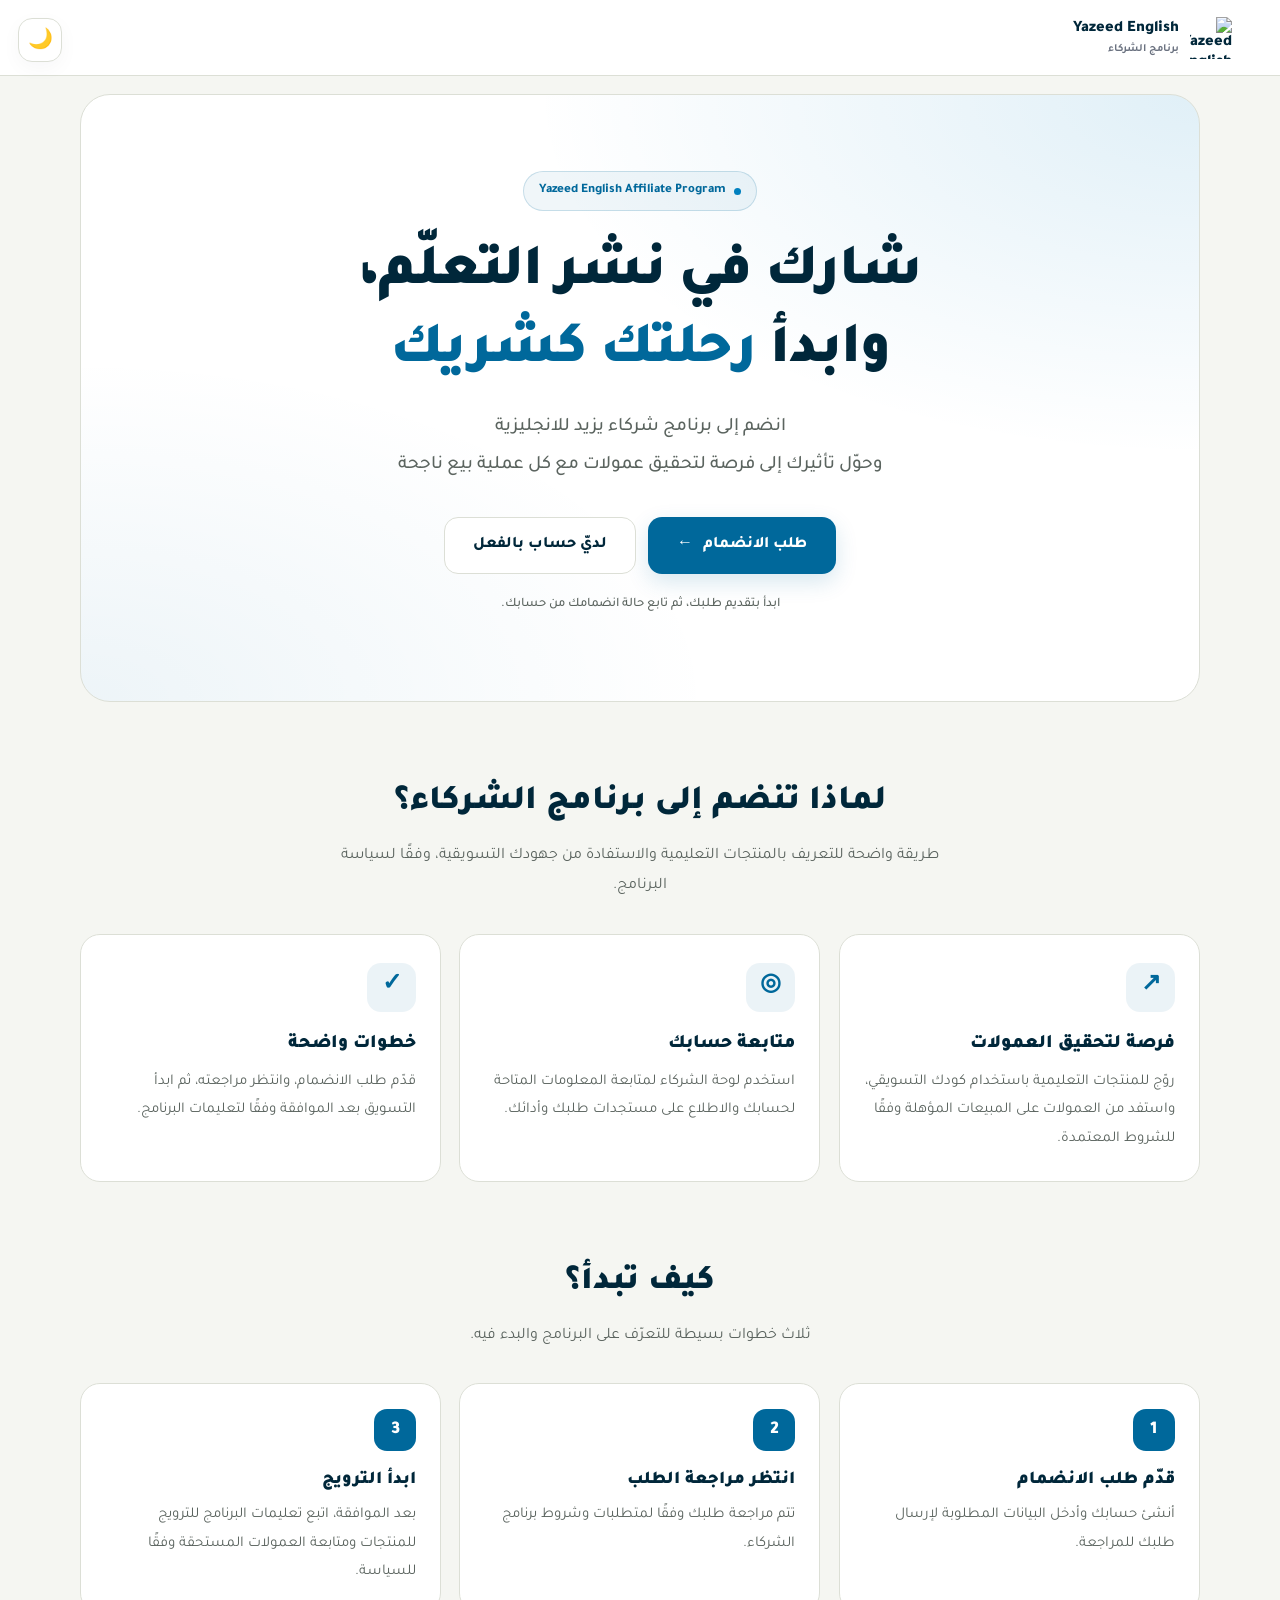
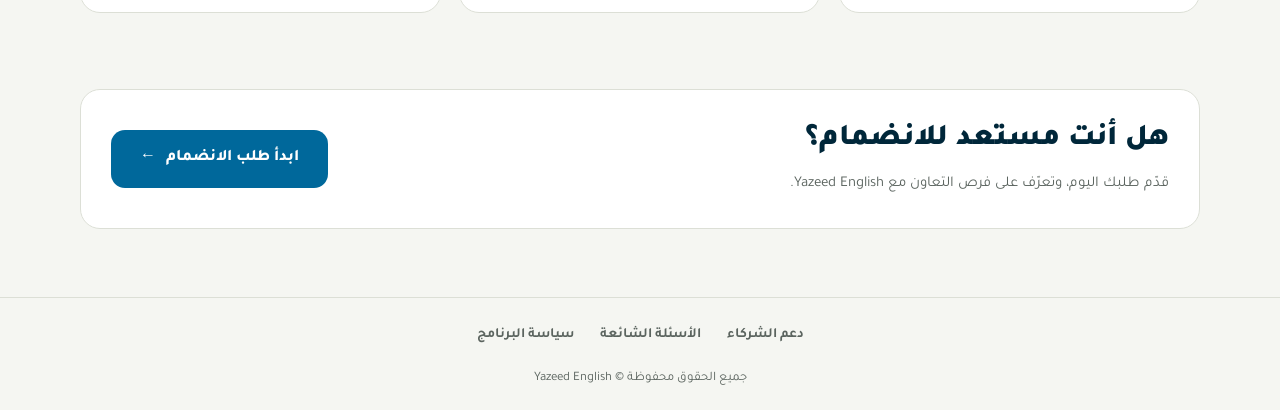
==== index.html @ c927fc49 "starting" ====
<!DOCTYPE html>
<html lang="ar" dir="rtl">
<head>
    <meta charset="UTF-8">
    <meta name="viewport" content="width=device-width, initial-scale=1.0">
    <meta name="theme-color" content="#F5F6F2">

    <title>برنامج الشركاء | Yazeed English</title>
    <meta name="description" content="انضم إلى برنامج شركاء يزيد للانجليزية وابدأ بالترويج للمنتجات التعليمية وتحقيق العمولات وفقًا لشروط البرنامج.">

    <link rel="preconnect" href="https://fonts.googleapis.com">
    <link rel="preconnect" href="https://fonts.gstatic.com" crossorigin>
    <link href="https://fonts.googleapis.com/css2?family=Tajawal:wght@400;500;600;700;800;900&display=swap" rel="stylesheet">

    <link rel="stylesheet" href="css/style.css">

    <style>
        :root {
            --landing-blue: #00689b;
            --landing-blue-light: #0180bf;
            --landing-text: var(--ink, #00273a);
            --landing-muted: var(--ink-soft, #5B645F);
            --landing-bg: var(--paper, #F5F6F2);
            --landing-card: var(--card, #FFFFFF);
            --landing-border: var(--line, #DCDFD6);
        }

        * {
            box-sizing: border-box;
        }

        html {
            scroll-behavior: smooth;
        }

        body {
            margin: 0;
            background: var(--landing-bg);
            color: var(--landing-text);
            font-family: 'Tajawal', sans-serif;
        }

        a {
            color: inherit;
            text-decoration: none;
        }

        .landing-container {
            width: min(1120px, calc(100% - 40px));
            margin-inline: auto;
        }

        /* Header */

        .landing-header {
            display: flex;
            align-items: center;
            justify-content: space-between;
            gap: 20px;
            padding-block: 22px;
        }

        .landing-brand {
            display: inline-flex;
            align-items: center;
            gap: 12px;
            min-width: 0;
        }

        .landing-logo {
            width: 48px;
            height: 48px;
            object-fit: contain;
            flex-shrink: 0;
        }

        .landing-brand-name {
            display: block;
            font-size: 19px;
            font-weight: 900;
            line-height: 1.3;
            letter-spacing: -.3px;
        }

        .landing-brand-caption {
            display: block;
            margin-top: 2px;
            color: var(--landing-muted);
            font-size: 12px;
            font-weight: 600;
        }

        .header-login {
            display: inline-flex;
            align-items: center;
            justify-content: center;
            min-height: 43px;
            padding: 10px 20px;
            border: 1px solid var(--landing-border);
            border-radius: 12px;
            font-size: 14px;
            font-weight: 800;
            transition: border-color .2s, color .2s, transform .2s;
        }

        .header-login:hover {
            color: var(--landing-blue);
            border-color: var(--landing-blue);
            transform: translateY(-2px);
        }

        /* Hero */

        .hero {
            position: relative;
            overflow: hidden;
            margin-top: 18px;
            padding: 76px 28px 72px;
            border: 1px solid var(--landing-border);
            border-radius: 30px;
            background:
                radial-gradient(ellipse at 100% 0%, rgba(1,128,191,.12), transparent 42%),
                radial-gradient(ellipse at 0% 100%, rgba(0,104,155,.07), transparent 40%),
                var(--landing-card);
            text-align: center;
        }

        .hero-content {
            position: relative;
            z-index: 1;
            max-width: 760px;
            margin-inline: auto;
        }

        .hero-badge {
            display: inline-flex;
            align-items: center;
            gap: 8px;
            padding: 8px 15px;
            border: 1px solid rgba(0,104,155,.18);
            border-radius: 100px;
            background: rgba(0,104,155,.06);
            color: var(--landing-blue);
            font-size: 13px;
            font-weight: 800;
        }

        .hero-badge-dot {
            width: 7px;
            height: 7px;
            border-radius: 50%;
            background: var(--landing-blue-light);
        }

        .hero h1 {
            margin: 25px 0 16px;
            font-size: clamp(34px, 5.4vw, 58px);
            font-weight: 900;
            line-height: 1.35;
            letter-spacing: -1.1px;
        }

        .hero h1 span {
            color: var(--landing-blue);
        }

        .hero-description {
            max-width: 620px;
            margin: 0 auto;
            color: var(--landing-muted);
            font-size: clamp(16px, 2vw, 19px);
            font-weight: 500;
            line-height: 2;
        }

        .hero-actions {
            display: flex;
            align-items: center;
            justify-content: center;
            flex-wrap: wrap;
            gap: 12px;
            margin-top: 32px;
        }

        .cta-button {
            display: inline-flex;
            align-items: center;
            justify-content: center;
            gap: 10px;
            min-height: 54px;
            padding: 14px 28px;
            border: 1px solid transparent;
            border-radius: 14px;
            font-family: inherit;
            font-size: 16px;
            font-weight: 800;
            transition: transform .2s, box-shadow .2s, background .2s;
        }

        .cta-primary {
            background: var(--landing-blue);
            color: #fff;
            box-shadow: 0 8px 22px rgba(0,104,155,.16);
        }

        .cta-primary:hover {
            background: #036191;
            box-shadow: 0 12px 26px rgba(0,104,155,.22);
            transform: translateY(-3px);
        }

        .cta-secondary {
            border-color: var(--landing-border);
            background: var(--landing-card);
            color: var(--landing-text);
        }

        .cta-secondary:hover {
            border-color: var(--landing-blue);
            color: var(--landing-blue);
            transform: translateY(-3px);
        }

        .hero-note {
            margin-top: 20px;
            color: var(--landing-muted);
            font-size: 13px;
            font-weight: 500;
        }

        /* Shared sections */

        .landing-section {
            padding-top: 76px;
        }

        .section-heading {
            max-width: 620px;
            margin: 0 auto 32px;
            text-align: center;
        }

        .section-heading h2 {
            margin: 0 0 12px;
            font-size: clamp(25px, 3.5vw, 34px);
            font-weight: 900;
            line-height: 1.5;
        }

        .section-heading p {
            margin: 0;
            color: var(--landing-muted);
            font-size: 16px;
            line-height: 1.9;
        }

        /* Benefits */

        .benefits-grid {
            display: grid;
            grid-template-columns: repeat(3, minmax(0, 1fr));
            gap: 18px;
        }

        .benefit-card {
            padding: 28px 24px;
            border: 1px solid var(--landing-border);
            border-radius: 20px;
            background: var(--landing-card);
            transition: transform .2s, border-color .2s;
        }

        .benefit-card:hover {
            transform: translateY(-4px);
            border-color: rgba(0,104,155,.4);
        }

        .benefit-icon {
            display: grid;
            width: 49px;
            height: 49px;
            place-items: center;
            margin-bottom: 20px;
            border-radius: 14px;
            background: rgba(0,104,155,.08);
            color: var(--landing-blue);
            font-size: 24px;
            font-weight: 800;
        }

        .benefit-card h3 {
            margin: 0 0 10px;
            font-size: 19px;
            font-weight: 900;
        }

        .benefit-card p {
            margin: 0;
            color: var(--landing-muted);
            font-size: 15px;
            line-height: 1.9;
        }

        /* Steps */

        .steps-grid {
            display: grid;
            grid-template-columns: repeat(3, minmax(0, 1fr));
            gap: 18px;
        }

        .step-card {
            padding: 25px 24px;
            border: 1px solid var(--landing-border);
            border-radius: 20px;
            background: var(--landing-card);
        }

        .step-number {
            display: grid;
            width: 42px;
            height: 42px;
            place-items: center;
            margin-bottom: 17px;
            border-radius: 13px;
            background: var(--landing-blue);
            color: #fff;
            font-size: 18px;
            font-weight: 900;
        }

        .step-card h3 {
            margin: 0 0 9px;
            font-size: 18px;
            font-weight: 900;
        }

        .step-card p {
            margin: 0;
            color: var(--landing-muted);
            font-size: 15px;
            line-height: 1.9;
        }

        /* Final CTA */

        .final-cta {
    display: flex;
    align-items: center;
    justify-content: space-between;
    gap: 24px;
    margin-top: 76px;
    padding: 30px;
    border: 1px solid var(--landing-border);
    border-radius: 20px;
    background: var(--landing-card);
}

        .final-cta h2 {
            margin: 0 0 9px;
            font-size: clamp(23px, 3vw, 30px);
            font-weight: 900;
            color: var(--ink, #00273a);
        }

        .final-cta p {
            margin: 0;
            color: var(--landing-muted);
            font-size: 15px;
            line-height: 1.9;
        }

        .final-cta p {
    margin: 0;
    color: var(--landing-muted);
    font-size: 15px;
    line-height: 1.9;
}

.final-cta .cta-button {
    flex-shrink: 0;
    background: var(--landing-blue);
    color: #FFFFFF;
    box-shadow: none;
}

        .final-cta .cta-button:hover {
    background: var(--landing-blue-light);
    transform: translateY(-2px);
}

        /* Footer */

        .site-footer {
            margin-top: 68px;
            padding: 26px 20px 20px;
            border-top: 1px solid var(--landing-border);
            text-align: center;
        }

        .footer-links {
            display: flex;
            align-items: center;
            justify-content: center;
            flex-wrap: wrap;
            gap: 12px 26px;
        }

        .footer-links a {
            color: var(--landing-muted);
            font-size: 14px;
            font-weight: 600;
            transition: color .2s;
        }

        .footer-links a:hover {
            color: var(--landing-blue);
        }

        .footer-copyright {
            margin: 20px 0 0;
            color: var(--landing-muted);
            font-size: 13px;
        }

        /* Responsive */

        @media (max-width: 760px) {
            .landing-container {
                width: min(100% - 28px, 560px);
            }

            .landing-header {
                padding-block: 17px;
            }

            .landing-logo {
                width: 42px;
                height: 42px;
            }

            .landing-brand-name {
                font-size: 16px;
            }

            .header-login {
                min-height: 40px;
                padding: 9px 13px;
                font-size: 13px;
            }

            .hero {
                margin-top: 12px;
                padding: 52px 20px 48px;
                border-radius: 23px;
            }

            .hero h1 {
                letter-spacing: -.5px;
            }

            .hero-actions {
                flex-direction: column;
            }

            .hero-actions .cta-button {
                width: 100%;
            }

            .landing-section {
                padding-top: 58px;
            }

            .benefits-grid,
            .steps-grid {
                grid-template-columns: 1fr;
                gap: 13px;
            }

            .benefit-card,
            .step-card {
                padding: 23px;
            }

            .benefit-icon {
                margin-bottom: 14px;
            }

            .final-cta {
                align-items: stretch;
                flex-direction: column;
                margin-top: 58px;
                padding: 27px 23px;
            }

            .final-cta .cta-button {
                width: 100%;
            }

            .site-footer {
                margin-top: 52px;
            }

            .footer-links {
                gap: 14px 20px;
            }
        }

        @media (prefers-reduced-motion: reduce) {
            *,
            *::before,
            *::after {
                scroll-behavior: auto !important;
                transition-duration: .01ms !important;
                animation-duration: .01ms !important;
            }
        }

/* =================================
   PREMIUM SCROLL REVEAL ANIMATIONS
================================= */

/* Initial hidden state */
.reveal {
    opacity: 0;
    transform: translateY(26px);
    transition:
        opacity .75s cubic-bezier(.22, 1, .36, 1),
        transform .75s cubic-bezier(.22, 1, .36, 1);
    transition-delay: var(--reveal-delay, 0ms);
    will-change: opacity, transform;
}

/* Visible state */
.reveal.is-visible {
    opacity: 1;
    transform: translateY(0);
}

/* Slightly different motion for section headings */
.section-heading.reveal {
    transform: translateY(18px);
    transition-duration: .7s;
}

.section-heading.reveal.is-visible {
    transform: translateY(0);
}

/* Cards enter with a subtle lift */
.benefit-card.reveal,
.step-card.reveal {
    transform: translateY(30px);
}

.benefit-card.reveal.is-visible,
.step-card.reveal.is-visible {
    transform: translateY(0);
}

/* Final CTA */
.final-cta.reveal {
    transform: translateY(24px);
}

.final-cta.reveal.is-visible {
    transform: translateY(0);
}

/* Respect accessibility preferences */
@media (prefers-reduced-motion: reduce) {
    .reveal,
    .section-heading.reveal,
    .benefit-card.reveal,
    .step-card.reveal,
    .final-cta.reveal {
        opacity: 1;
        transform: none;
        transition: none;
        will-change: auto;
    }
}



    </style>
</head>

<body>

    <button
    class="theme-toggle"
    id="themeToggle"
    type="button"
    aria-label="تفعيل الوضع الداكن"
    title="تغيير المظهر"
>
    <span id="themeIcon" aria-hidden="true">🌙</span>
</button>

   <header class="top">
    <a class="brand" href="index.html" aria-label="Yazeed English">
        <img
            class="brand-logo"
            src="https://file.yazeedenglish.com/logo.png"
            alt="Yazeed English"
        >

        <span>
            Yazeed English
            <small>برنامج الشركاء</small>
        </span>
    </a>
</header>

    <main class="landing-container">

        <!-- Hero -->
        <section class="hero">
            <div class="hero-content">

                <div class="hero-badge">
                    <span class="hero-badge-dot"></span>
                   Yazeed English Affiliate Program
                </div>

                <h1>
                    شارك في نشر التعلّم،
                    <br>
                    وابدأ <span>رحلتك كشريك</span>
                </h1>

                <p class="hero-description">
                    انضم إلى برنامج شركاء يزيد للانجليزية <br> وحوّل تأثيرك إلى فرصة لتحقيق عمولات مع كل عملية بيع ناجحة
                </p>

                <div class="hero-actions">
                    <a class="cta-button cta-primary" href="register.html">
                        طلب الانضمام
                        <span aria-hidden="true">←</span>
                    </a>

                    <a class="cta-button cta-secondary" href="login.html">
                        لديّ حساب بالفعل
                    </a>
                </div>

                <p class="hero-note">
                    ابدأ بتقديم طلبك، ثم تابع حالة انضمامك من حسابك.
                </p>

            </div>
        </section>

        <!-- Benefits -->
        <section class="landing-section">
            <div class="section-heading">
                <h2>لماذا تنضم إلى برنامج الشركاء؟</h2>
                <p>
                    طريقة واضحة للتعريف بالمنتجات التعليمية والاستفادة من جهودك التسويقية،
                    وفقًا لسياسة البرنامج.
                </p>
            </div>

            <div class="benefits-grid">

                <article class="benefit-card">
                    <div class="benefit-icon" aria-hidden="true">↗</div>
                    <h3>فرصة لتحقيق العمولات</h3>
                    <p>
                        روّج للمنتجات التعليمية باستخدام كودك التسويقي،
                        واستفد من العمولات على المبيعات المؤهلة وفقًا للشروط المعتمدة.
                    </p>
                </article>

                <article class="benefit-card">
                    <div class="benefit-icon" aria-hidden="true">◎</div>
                    <h3>متابعة حسابك</h3>
                    <p>
                        استخدم لوحة الشركاء لمتابعة المعلومات المتاحة لحسابك
                        والاطلاع على مستجدات طلبك وأدائك.
                    </p>
                </article>

                <article class="benefit-card">
                    <div class="benefit-icon" aria-hidden="true">✓</div>
                    <h3>خطوات واضحة</h3>
                    <p>
                        قدّم طلب الانضمام، وانتظر مراجعته، ثم ابدأ التسويق
                        بعد الموافقة وفقًا لتعليمات البرنامج.
                    </p>
                </article>

            </div>
        </section>

        <!-- How it works -->
        <section class="landing-section">
            <div class="section-heading">
                <h2>كيف تبدأ؟</h2>
                <p>ثلاث خطوات بسيطة للتعرّف على البرنامج والبدء فيه.</p>
            </div>

            <div class="steps-grid">

                <article class="step-card">
                    <div class="step-number">1</div>
                    <h3>قدّم طلب الانضمام</h3>
                    <p>
                        أنشئ حسابك وأدخل البيانات المطلوبة لإرسال طلبك للمراجعة.
                    </p>
                </article>

                <article class="step-card">
                    <div class="step-number">2</div>
                    <h3>انتظر مراجعة الطلب</h3>
                    <p>
                        تتم مراجعة طلبك وفقًا لمتطلبات وشروط برنامج الشركاء.
                    </p>
                </article>

                <article class="step-card">
                    <div class="step-number">3</div>
                    <h3>ابدأ الترويج</h3>
                    <p>
                        بعد الموافقة، اتبع تعليمات البرنامج للترويج للمنتجات
                        ومتابعة العمولات المستحقة وفقًا للسياسة.
                    </p>
                </article>

            </div>
        </section>

        <!-- Final CTA -->
        <section class="final-cta">
            <div>
                <h2>هل أنت مستعد للانضمام؟</h2>
                <p>
                    قدّم طلبك اليوم، وتعرّف على فرص التعاون مع Yazeed English.
                </p>
            </div>

            <a class="cta-button" href="register.html">
                ابدأ طلب الانضمام
                <span aria-hidden="true">←</span>
            </a>
        </section>

    </main>

    <footer class="site-footer">
        <nav class="footer-links" aria-label="روابط أساسية">
            <a href="https://wa.me/966552087385" target="_blank" rel="noopener noreferrer">
                دعم الشركاء
            </a>
            <a href="/faq/">الأسئلة الشائعة</a>
            <a href="/policy/">سياسة البرنامج</a>
        </nav>

        <p class="footer-copyright">
            جميع الحقوق محفوظة © Yazeed English
        </p>
    </footer>

    <script src="js/app.js"></script>
<script>
document.addEventListener("DOMContentLoaded", () => {
    const reduceMotion = window.matchMedia(
        "(prefers-reduced-motion: reduce)"
    ).matches;

    if (reduceMotion || !("IntersectionObserver" in window)) {
        return;
    }

    const elements = [
        ...document.querySelectorAll(
            ".section-heading, .benefit-card, .step-card, .final-cta"
        )
    ];

    elements.forEach((element) => {
        element.classList.add("reveal");
    });

    // Reveal cards one after another within each group.
    [".benefits-grid", ".steps-grid"].forEach((selector) => {
        document.querySelectorAll(selector).forEach((group) => {
            [...group.children].forEach((card, index) => {
                card.style.setProperty(
                    "--reveal-delay",
                    `${index * 120}ms`
                );
            });
        });
    });

    const observer = new IntersectionObserver((entries) => {
        entries.forEach((entry) => {
            if (entry.isIntersecting) {
                entry.target.classList.add("is-visible");
                observer.unobserve(entry.target);
            }
        });
    }, {
        threshold: 0.12,
        rootMargin: "0px 0px -35px 0px"
    });

    elements.forEach((element) => observer.observe(element));
});
</script>

</body>
</html>
---- css/style.css ----
/* =========================================================
   YAZEED ENGLISH — AFFILIATE PROGRAM
   Shared visual system: Tajawal, calm paper background,
   deep teal text, Yazeed blue, subtle borders and shadows.
========================================================= */

:root {
    --paper: #F5F6F2;
    --card: #FFFFFF;
    --ink: #00273a;
    --ink-soft: #5B645F;
    --indigo: #00689b;
    --indigo-hover: #005780;
    --line: #DCDFD6;
    --muted: #6b7280;
    --soft-blue: #eef6fa;
    --soft-blue-strong: #e5f1f7;
    --danger: #b42318;
    --danger-light: #fff1f0;
    --success: #13795b;
    --success-light: #eaf7f0;
    --warning: #86601f;
    --warning-light: #fff7e8;
    --shadow-sm: 0 6px 20px rgba(0, 39, 58, 0.035);
    --shadow-md: 0 15px 45px rgba(0, 39, 58, 0.08);
    --radius-sm: 10px;
    --radius-md: 14px;
    --radius-lg: 20px;
}

/* Dark Theme Colors */
html.dark-mode {
    color-scheme: dark;

    --paper: #15181C;
    --card: #1E2227;
    --ink: #E8EAE4;
    --ink-soft: #A8B0B5;
    --indigo: #0088C7;
    --indigo-hover: #0099DE;
    --line: #343A40;
    --muted: #A0A8AF;
    --soft-blue: #202D35;
    --soft-blue-strong: #263944;
    --danger-light: #3A2424;
    --success-light: #19352B;
    --warning-light: #382F20;

    --shadow-sm: 0 6px 20px rgba(0, 0, 0, 0.16);
    --shadow-md: 0 15px 45px rgba(0, 0, 0, 0.25);
}

html.dark-mode body {
    background: var(--paper);
    color: var(--ink);
}

html.dark-mode .top,
html.dark-mode .card,
html.dark-mode input,
html.dark-mode textarea,
html.dark-mode select,
html.dark-mode .item,
html.dark-mode .check-option,
html.dark-mode .tabs {
    background: var(--card);
    color: var(--ink);
    border-color: var(--line);
}

html.dark-mode h1,
html.dark-mode h2,
html.dark-mode h3,
html.dark-mode label,
html.dark-mode .brand,
html.dark-mode .item strong {
    color: var(--ink);
}

html.dark-mode .muted,
html.dark-mode .field-hint,
html.dark-mode .brand small,
html.dark-mode .footer-links a,
html.dark-mode .footer-copyright {
    color: var(--ink-soft);
}

html.dark-mode .form-grid,
html.dark-mode .agreement-option,
html.dark-mode .platform-field {
    background: var(--card);
    border-color: var(--line);
}

html.dark-mode .promo-code-card {
    background: var(--card);
    color: var(--ink);
    border-color: var(--line);
}

html.dark-mode .promo-code-label,
html.dark-mode .promo-code-actions strong {
    color: var(--ink);
}

html.dark-mode .promo-code-description {
    color: var(--ink-soft);
}

html.dark-mode .btn.secondary {
    background: var(--card);
    color: var(--ink);
    border-color: var(--line);
}

html.dark-mode .tabs {
    background: #191D22;
}

html.dark-mode .tab.active {
    background: var(--card);
    border-color: var(--line);
}

html.dark-mode .support-dialog {
    background: var(--card);
    border-color: var(--line);
}

html.dark-mode .support-close {
    background: #292F35;
    color: var(--ink);
}

html.dark-mode .preview {
    background: var(--soft-blue);
    color: var(--indigo);
    border-color: var(--line);
}

* {
    box-sizing: border-box;
}

html {
    min-height: 100%;
    scroll-behavior: smooth;
}

body {
    min-height: 100vh;
    margin: 0;
    background: var(--paper);
    color: var(--ink);
    font-family: "Tajawal", "Segoe UI", Tahoma, Arial, sans-serif;
    font-size: 15px;
    line-height: 1.7;
    -webkit-font-smoothing: antialiased;
}

body,
button,
input,
select,
textarea {
    font-family: "Tajawal", "Segoe UI", Tahoma, Arial, sans-serif;
}

button,
input,
select,
textarea {
    font-size: inherit;
}

button {
    cursor: pointer;
}

button:disabled {
    cursor: not-allowed;
    opacity: 0.6;
}

a {
    color: inherit;
    text-decoration: none;
}

h1,
h2,
h3,
p {
    overflow-wrap: anywhere;
}

h1,
h2,
h3 {
    color: var(--ink);
    line-height: 1.35;
}

h1 {
    margin: 0 0 8px;
    font-size: clamp(25px, 4vw, 34px);
    font-weight: 900;
    letter-spacing: -0.4px;
}

h2 {
    margin: 0 0 14px;
    font-size: 21px;
    font-weight: 900;
}

p {
    margin-top: 0;
}

/* =========================================================
   HEADER & BRAND
========================================================= */

.top {
    min-height: 76px;
    padding: 15px clamp(16px, 4vw, 48px);
    display: flex;
    align-items: center;
    justify-content: space-between;
    gap: 18px;
    background: var(--card);
    border-bottom: 1px solid var(--line);
}

.brand {
    display: inline-flex;
    align-items: center;
    gap: 11px;
    color: var(--ink);
    font-size: 16px;
    font-weight: 900;
    line-height: 1.25;
}

.brand small {
    display: block;
    margin-top: 4px;
    color: var(--muted);
    font-size: 11px;
    font-weight: 600;
}

.logo {
    width: 58px;
    height: 58px;
    display: grid;
    place-items: center;
    flex: 0 0 auto;
    border: 1px solid rgba(0, 104, 155, 0.08);
    border-radius: 17px;
    background: var(--soft-blue);
    color: var(--indigo);
    font-size: 27px;
    font-weight: 900;
}

.logo.small {
    width: 40px;
    height: 40px;
    border-radius: 12px;
    font-size: 20px;
}

/* =========================================================
   PAGE LAYOUTS
========================================================= */

.center {
    width: min(100% - 32px, 440px);
    margin: clamp(48px, 12vh, 110px) auto;
    padding: 38px 30px;
    text-align: center;
}

.center .logo {
    margin: 0 auto 18px;
}

.center h1 {
    margin-bottom: 10px;
}

.center .btn {
    width: 100%;
    margin: 15px 0 8px;
}

.layout {
    width: min(1000px, calc(100% - 40px));
    margin: 58px auto;
    display: grid;
    grid-template-columns: minmax(0, 1fr) minmax(340px, 0.82fr);
    align-items: center;
    gap: clamp(30px, 6vw, 76px);
}

.intro h1 {
    max-width: 540px;
    margin: 0 0 16px;
    font-size: clamp(38px, 5vw, 58px);
    line-height: 1.18;
}

.intro h1 span {
    color: var(--indigo);
}

.intro p:last-child {
    max-width: 420px;
    margin-bottom: 0;
    color: var(--ink-soft);
    font-size: 17px;
}

.narrow {
    width: min(620px, calc(100% - 32px));
    margin: 42px auto 60px;
}

.wide {
    width: min(1100px, calc(100% - 32px));
    margin: 32px auto 60px;
}

.wide > .eyebrow {
    margin-bottom: 5px;
}

.wide > .muted {
    margin-bottom: 24px;
}

/* =========================================================
   CARDS & TEXT
========================================================= */

.card {
    min-width: 0;
    padding: 27px;
    background: var(--card);
    border: 1px solid var(--line);
    border-radius: var(--radius-lg);
    box-shadow: var(--shadow-sm);
}

.card h2 {
    margin-top: 0;
}

.layout .card h2 {
    margin: 8px 0 6px;
}

.muted {
    color: var(--muted);
}

.eyebrow {
    margin: 0 0 8px;
    color: var(--indigo);
    font-size: 12px;
    font-weight: 900;
    letter-spacing: 0.6px;
}

.tiny {
    font-size: 11px;
}

/* =========================================================
   LINKS & BUTTONS
========================================================= */

.link {
    color: var(--indigo);
    font-size: 13px;
    font-weight: 800;
    transition: color 0.2s ease;
}

.link:hover {
    color: var(--indigo-hover);
    text-decoration: underline;
    text-underline-offset: 3px;
}

.btn {
    min-height: 44px;
    padding: 11px 18px;
    display: inline-flex;
    align-items: center;
    justify-content: center;
    gap: 8px;
    border: 1px solid transparent;
    border-radius: var(--radius-sm);
    background: var(--indigo);
    color: #fff;
    font-size: 14px;
    font-weight: 800;
    line-height: 1.3;
    text-align: center;
    transition: background 0.2s ease, border-color 0.2s ease, transform 0.2s ease, box-shadow 0.2s ease;
}

.btn:hover {
    background: var(--indigo-hover);
    box-shadow: 0 5px 14px rgba(0, 104, 155, 0.14);
    transform: translateY(-1px);
}

.btn:active {
    transform: translateY(0);
}

.btn.secondary {
    border-color: var(--line);
    background: var(--card);
    color: var(--ink);
}

.btn.secondary:hover {
    border-color: var(--indigo);
    background: var(--soft-blue);
    color: var(--indigo);
    box-shadow: none;
}

.btn.green {
    border-color: #cce8da;
    background: var(--success-light);
    color: var(--success);
}

.btn.green:hover {
    background: #d9f0e4;
    box-shadow: none;
}

.btn.red {
    border-color: #f0c9c5;
    background: var(--danger-light);
    color: var(--danger);
}

.btn.red:hover {
    background: #ffe4e1;
    box-shadow: none;
}

/* =========================================================
   FORMS
========================================================= */

form {
    display: grid;
    gap: 16px;
}

label {
    min-width: 0;
    display: grid;
    gap: 7px;
    color: var(--ink);
    font-size: 14px;
    font-weight: 800;
}

input,
textarea,
select {
    width: 100%;
    min-width: 0;
    min-height: 48px;
    padding: 11px 13px;
    border: 1px solid var(--line);
    border-radius: var(--radius-sm);
    outline: none;
    background: var(--card);
    color: var(--ink);
    font-size: 15px;
    transition: border-color 0.2s ease, box-shadow 0.2s ease, background 0.2s ease;
}

textarea {
    min-height: 110px;
    resize: vertical;
}

input::placeholder,
textarea::placeholder {
    color: #929b9b;
}

input:focus,
textarea:focus,
select:focus {
    border-color: var(--indigo);
    box-shadow: 0 0 0 3px rgba(0, 104, 155, 0.10);
}

input[type="date"] {
    direction: ltr;
    text-align: right;
}

input[type="number"] {
    direction: ltr;
    text-align: right;
}

form > .btn {
    width: 100%;
}

.message {
    min-height: 22px;
    margin: 12px 0 0;
    color: var(--success);
    font-size: 13px;
    font-weight: 800;
}

.message:empty {
    display: none;
}

/* =========================================================
   DASHBOARD STATS
========================================================= */

.stats {
    display: grid;
    grid-template-columns: repeat(4, minmax(0, 1fr));
    gap: 14px;
    margin: 24px 0;
}

.stats .card {
    padding: 20px;
    border-radius: var(--radius-md);
}

.stats p {
    margin: 0;
    color: var(--muted);
    font-size: 13px;
    font-weight: 700;
}

.stats strong {
    display: block;
    margin-top: 8px;
    color: var(--ink);
    font-size: clamp(21px, 2.5vw, 28px);
    font-weight: 900;
    line-height: 1.35;
    overflow-wrap: anywhere;
}

.dark {
    background: var(--indigo);
    color: #fff;
}

.dark:hover {
    background: var(--indigo-hover);
    box-shadow: 0 5px 14px rgba(0, 104, 155, 0.14);
}

.dark h1,
.dark h2,
.dark h3,
.dark strong {
    color: #fff;
}

.dark p {
    color: #d1dce0;
}

/* =========================================================
   ADMIN TABS & PANELS
========================================================= */

.tabs {
    display: flex;
    gap: 7px;
    margin: 24px 0 14px;
    padding: 6px;
    overflow-x: auto;
    border: 1px solid var(--line);
    border-radius: 13px;
    background: #eef1ed;
    scrollbar-width: thin;
}

.tab {
    min-height: 42px;
    flex: 0 0 auto;
    padding: 10px 16px;
    border: 1px solid transparent;
    border-radius: 9px;
    background: transparent;
    color: var(--muted);
    font-size: 13px;
    font-weight: 800;
    white-space: nowrap;
    transition: background 0.2s ease, color 0.2s ease, border-color 0.2s ease;
}

.tab:hover {
    color: var(--indigo);
}

.tab.active {
    border-color: var(--line);
    background: var(--card);
    color: var(--indigo);
    box-shadow: 0 2px 7px rgba(0, 39, 58, 0.04);
}

.tab-panel {
    margin-bottom: 16px;
}

.tab-panel h2 {
    margin-bottom: 18px;
}

.hidden {
    display: none !important;
}

/* =========================================================
   APPLICATION / SALE / WITHDRAWAL ITEMS
========================================================= */

.stack {
    display: grid;
    gap: 11px;
}

.item {
    min-width: 0;
    display: flex;
    align-items: center;
    justify-content: space-between;
    gap: 16px;
    padding: 15px;
    border: 1px solid var(--line);
    border-radius: 12px;
    background: var(--card);
    transition: border-color 0.2s ease, background 0.2s ease;
}

.item:hover {
    border-color: #c5d7de;
    background: #fdfefd;
}

.item-content {
    min-width: 0;
    flex: 1 1 auto;
}

.item strong {
    display: block;
    color: var(--ink);
    font-size: 14px;
    font-weight: 900;
    overflow-wrap: anywhere;
}

.item small {
    display: block;
    margin-top: 3px;
    color: var(--muted);
    font-size: 12px;
    overflow-wrap: anywhere;
}

.actions {
    display: flex;
    flex: 0 0 auto;
    align-items: center;
    gap: 7px;
    flex-wrap: wrap;
}

.actions .btn {
    min-height: 36px;
    padding: 8px 12px;
    font-size: 12px;
}

.empty {
    padding: 30px 18px;
    border: 1px dashed var(--line);
    border-radius: 12px;
    color: var(--muted);
    font-size: 14px;
    text-align: center;
}

/* =========================================================
   SALE FORM & PREVIEW
========================================================= */

.section-divider {
    height: 1px;
    margin: 26px 0;
    background: var(--line);
}

.tab-panel h3 {
    margin: 0 0 14px;
    font-size: 17px;
    font-weight: 900;
}

.withdrawal-panel #requestWithdrawal {
    width: 100%;
    margin-top: 18px;
}

.withdrawal-panel .tiny {
    margin: 10px 0 0;
}

.form-grid {
    display: grid;
    grid-template-columns: repeat(2, minmax(0, 1fr));
    gap: 16px;
    margin-bottom: 22px;
    padding: 20px;
    border: 1px solid var(--line);
    border-radius: var(--radius-md);
    background: #fafbf9;
}

.form-grid label {
    align-content: start;
}

.preview {
    align-self: end;
    margin: 0;
    padding: 12px 14px;
    border: 1px solid #d5e7ef;
    border-radius: 10px;
    background: var(--soft-blue);
    color: var(--indigo);
    font-size: 14px;
    font-weight: 800;
}

.form-grid .btn {
    align-self: end;
}

/* =========================================================
   NOTICES
========================================================= */

.warning {
    margin-top: 20px;
    padding: 14px 16px;
    border: 1px solid #ead9b7;
    border-radius: 12px;
    background: var(--warning-light);
    color: var(--warning);
    font-size: 13px;
}

/* =========================================================
   ACCESSIBILITY & SMALL INTERACTIONS
========================================================= */

:focus-visible {
    outline: 3px solid rgba(0, 104, 155, 0.32);
    outline-offset: 2px;
}

::selection {
    background: #d7ebf5;
    color: var(--ink);
}

/* =========================================================
   RESPONSIVE
========================================================= */

@media (max-width: 850px) {
    .layout {
        grid-template-columns: minmax(0, 1fr) minmax(300px, 0.9fr);
        gap: 28px;
    }

    .stats {
        grid-template-columns: repeat(2, minmax(0, 1fr));
    }
}

@media (max-width: 700px) {
    .top {
        min-height: 68px;
        padding: 12px 16px;
    }

    .brand {
        gap: 8px;
        font-size: 14px;
    }

    .layout {
        width: min(100% - 28px, 480px);
        grid-template-columns: 1fr;
        gap: 24px;
        margin: 30px auto;
    }

    .intro h1 {
        font-size: clamp(36px, 10vw, 44px);
    }

    .intro p:last-child {
        font-size: 15px;
    }

    .card {
        padding: 22px 18px;
        border-radius: 16px;
    }

    .center {
        margin: 44px auto;
        padding: 30px 22px;
    }

    .narrow,
    .wide {
        width: calc(100% - 24px);
        margin-top: 22px;
    }

    .wide {
        margin-bottom: 40px;
    }

    .form-grid {
        grid-template-columns: 1fr;
        padding: 15px;
    }

    .tabs {
        margin-top: 18px;
    }

    .tab {
        padding-inline: 13px;
    }

    .item {
        align-items: stretch;
        flex-direction: column;
        gap: 12px;
    }

    .actions {
        width: 100%;
    }

    .actions .btn {
        flex: 1 1 auto;
    }
}

@media (max-width: 420px) {
    .stats {
        gap: 10px;
    }

    .stats .card {
        padding: 15px;
    }

    .stats p {
        font-size: 12px;
    }

    .stats strong {
        font-size: 22px;
    }

    .brand small {
        font-size: 10px;
    }

    .logo.small {
        width: 36px;
        height: 36px;
        border-radius: 11px;
    }
}

@media (prefers-reduced-motion: reduce) {
    *,
    *::before,
    *::after {
        scroll-behavior: auto !important;
        transition-duration: 0.01ms !important;
        animation-duration: 0.01ms !important;
        animation-iteration-count: 1 !important;
    }
}


/* =========================================================
   AFFILIATE APPLICATION CHOICES, PROMO CODE & SUPPORT POPUP
========================================================= */
.choice-group {
    min-width: 0;
    margin: 0;
    padding: 16px;
    border: 1px solid var(--line);
    border-radius: 14px;
}

.choice-group legend {
    padding: 0 7px;
    color: var(--ink);
    font-size: 14px;
    font-weight: 900;
}

.required-mark { color: var(--danger); }
.field-hint { color: var(--muted); font-size: 12px; font-weight: 500; }
.check-grid { display: grid; grid-template-columns: repeat(2, minmax(0, 1fr)); gap: 9px; }
.check-list { display: grid; gap: 9px; }
.check-option {
    min-width: 0;
    display: flex;
    align-items: center;
    gap: 9px;
    padding: 10px 12px;
    border: 1px solid var(--line);
    border-radius: 10px;
    background: var(--card);
    font-size: 13px;
    font-weight: 700;
}
.check-option input,
.agreement-option input {
    width: 17px;
    min-width: 17px;
    height: 17px;
    min-height: 17px;
    margin: 0;
    accent-color: var(--indigo);
}
.platform-details { display: grid; gap: 12px; margin-top: 14px; }
.platform-field { padding: 12px; border-radius: 10px; background: var(--soft-blue); }
.agreement-option {
    display: flex;
    align-items: flex-start;
    gap: 10px;
    padding: 14px;
    border: 1px solid var(--line);
    border-radius: 12px;
    background: var(--paper);
    line-height: 1.7;
}
.agreement-option input { margin-top: 5px; }

.promo-code-card {
    display: flex;
    align-items: center;
    justify-content: space-between;
    gap: 20px;
    margin: 22px 0;
    padding: 22px 24px;
    border: 1px solid #e4e7eb;
    border-radius: 18px;
    background: #fff;
    color: #101820;
    box-shadow: 0 10px 28px rgba(0, 39, 58, 0.045);
}
.promo-code-label { margin: 0 0 3px; color: #101820; font-size: 17px; font-weight: 900; }
.promo-code-description { margin: 0; color: #626b73; font-size: 13px; }
.promo-code-actions { display: flex; align-items: center; gap: 12px; }
.promo-code-actions strong {
    min-width: 110px;
    padding: 10px 14px;
    border: 1px dashed #b7c0c7;
    border-radius: 10px;
    color: #101820;
    font-size: 20px;
    font-weight: 900;
    text-align: center;
    letter-spacing: 1px;
}
.panel-toolbar { display: flex; justify-content: flex-start; margin: 0 0 16px; }
.site-footer { padding: 22px 16px 30px; text-align: center; }
.support-link { padding: 7px 12px; border: 0; background: transparent; color: var(--indigo); font: inherit; font-size: 13px; font-weight: 900; cursor: pointer; }
.support-link:hover { text-decoration: underline; text-underline-offset: 4px; }
.support-modal { position: fixed; z-index: 1000; inset: 0; display: grid; place-items: center; padding: 18px; }
.support-backdrop { position: absolute; inset: 0; background: rgba(0, 18, 28, 0.55); backdrop-filter: blur(4px); }
.support-dialog { position: relative; z-index: 1; width: min(100%, 420px); padding: 30px; border: 1px solid var(--line); border-radius: 20px; background: var(--card); box-shadow: 0 24px 80px rgba(0,0,0,.2); }
.support-dialog h2 { margin: 0 0 8px; }
.support-dialog .muted { margin-bottom: 20px; }
.support-contact { width: 100%; margin-top: 10px; }
.support-close { position: absolute; top: 10px; left: 12px; width: 34px; height: 34px; border: 0; border-radius: 50%; background: var(--paper); color: var(--ink); font-size: 25px; line-height: 1; }
.support-dialog .tiny { margin: 15px 0 0; }

@media (max-width: 600px) {
    .check-grid { grid-template-columns: 1fr; }
    .promo-code-card, .promo-code-actions { align-items: stretch; flex-direction: column; }
    .promo-code-actions { width: 100%; }
    .promo-code-actions strong { width: 100%; }
    .support-dialog { padding: 26px 20px; }
}


.agreement-option a {
    color: var(--indigo);
    font-weight: 700;
    text-decoration: underline;
    text-underline-offset: 2px;
    transition: opacity 0.2s ease;
}

.agreement-option a:hover {
    opacity: 0.75;
}


/* Simple Footer */

.site-footer {
    margin-top: 40px;
    padding: 24px 16px 18px;
    border-top: 1px solid var(--line);
    text-align: center;
}

.footer-links {
    display: flex;
    justify-content: center;
    align-items: center;
    flex-wrap: wrap;
    gap: 12px 26px;
    margin-bottom: 18px;
}

.footer-links a {
    color: var(--ink-soft);
    font-size: 13px;
    font-weight: 600;
    text-decoration: none;
    transition: color 0.2s ease;
}

.footer-links a:hover {
    color: var(--indigo);
}

.footer-copyright {
    margin: 0;
    color: var(--ink-soft);
    font-size: 12px;
}

@media (max-width: 480px) {
    .footer-links {
        gap: 14px 18px;
    }
}

.brand-logo {
    width: 42px;
    height: 42px;
    object-fit: contain;
    flex-shrink: 0;
}

/* Dark Mode Toggle — Top Left */
.theme-toggle {
    position: fixed;
    top: 18px;
    left: 18px;
    z-index: 2000;

    width: 44px;
    height: 44px;
    display: grid;
    place-items: center;

    padding: 0;
    border: 1px solid var(--line);
    border-radius: 14px;
    background: var(--card);
    color: var(--ink);

    font-size: 20px;
    cursor: pointer;
    box-shadow: var(--shadow-sm);

    transition:
        background 0.2s ease,
        border-color 0.2s ease,
        transform 0.2s ease;
}

.theme-toggle:hover {
    border-color: var(--indigo);
    transform: translateY(-2px);
}

.theme-toggle:active {
    transform: scale(0.96);
}

@media (max-width: 480px) {
    .theme-toggle {
        top: 12px;
        left: 12px;
        width: 40px;
        height: 40px;
        border-radius: 12px;
    }
}

/* Header actions */
.header-actions {
    display: flex;
    flex-direction: row-reverse;
    align-items: center;
    gap: 10px;
    flex-shrink: 0;
}

.header-actions .theme-toggle {
    position: static;
    flex-shrink: 0;
}

/* Mobile */
@media (max-width: 480px) {
    .header-actions {
        gap: 6px;
    }
}
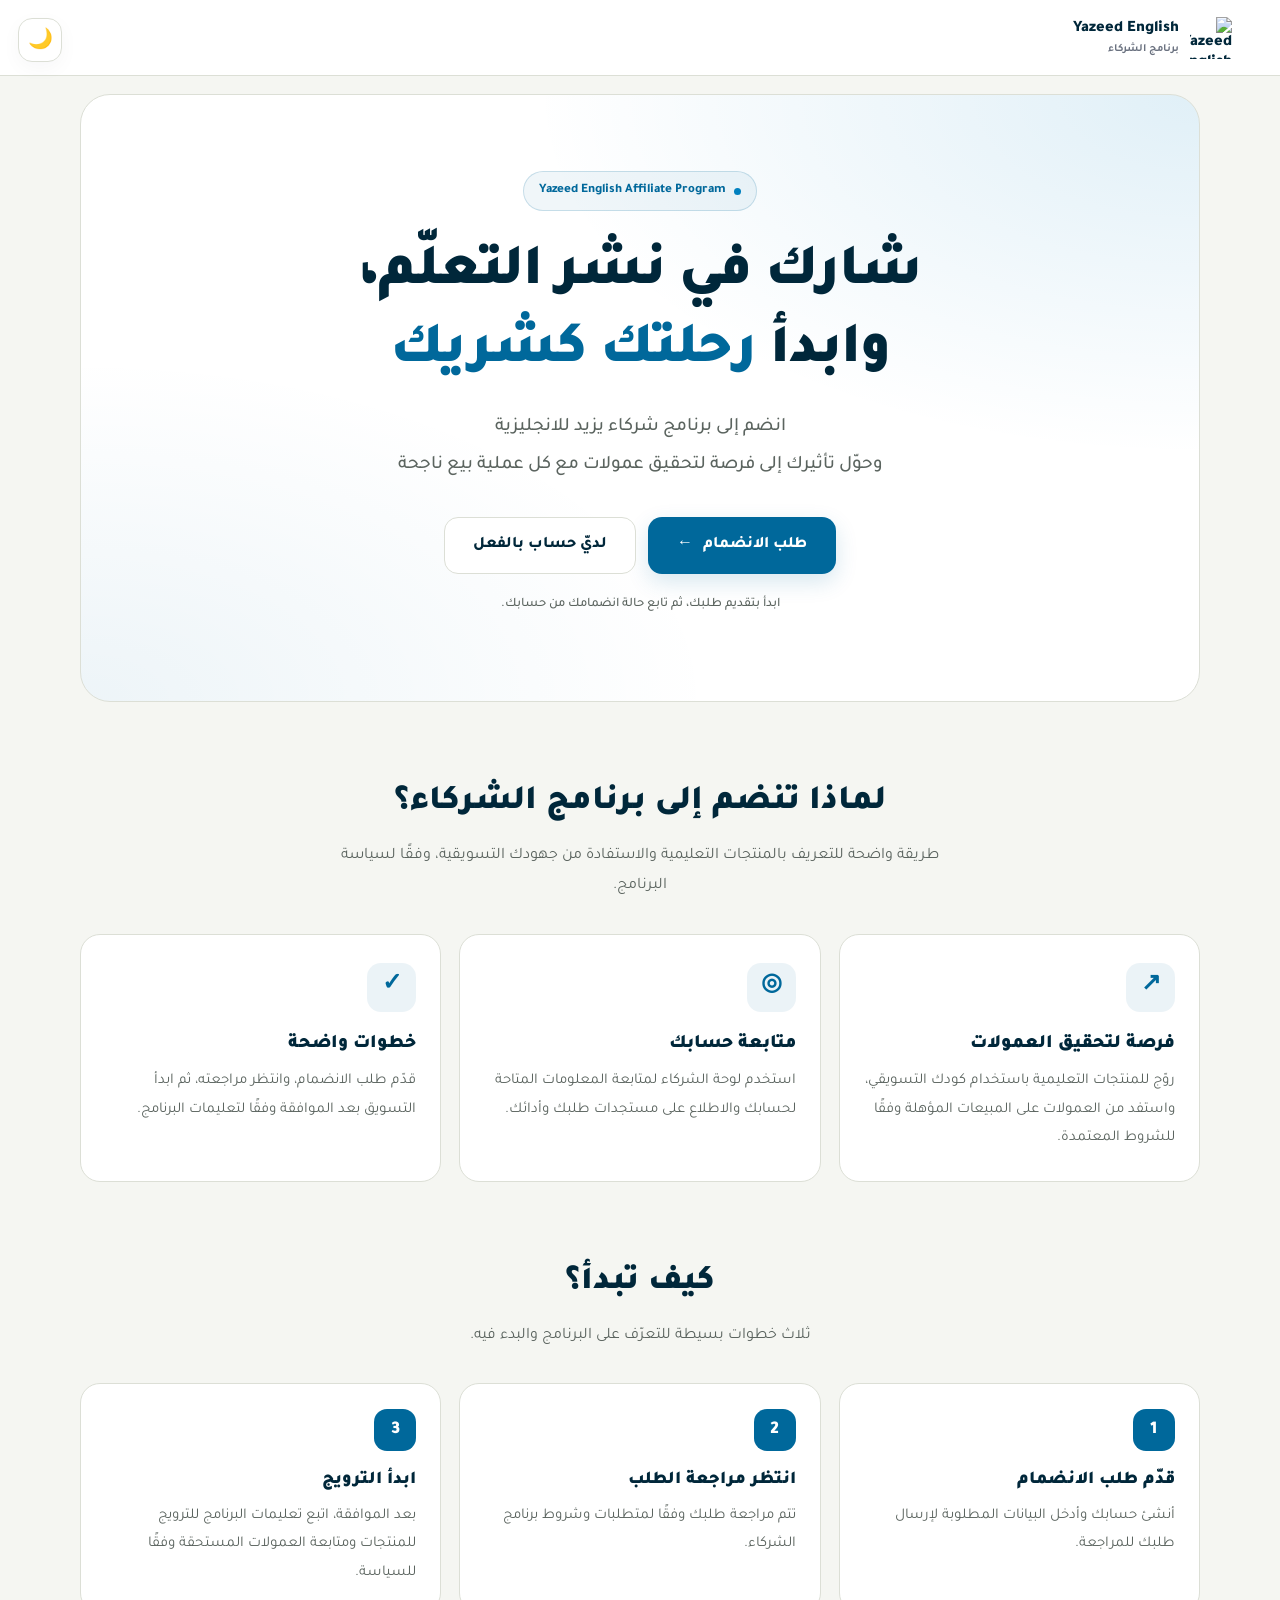
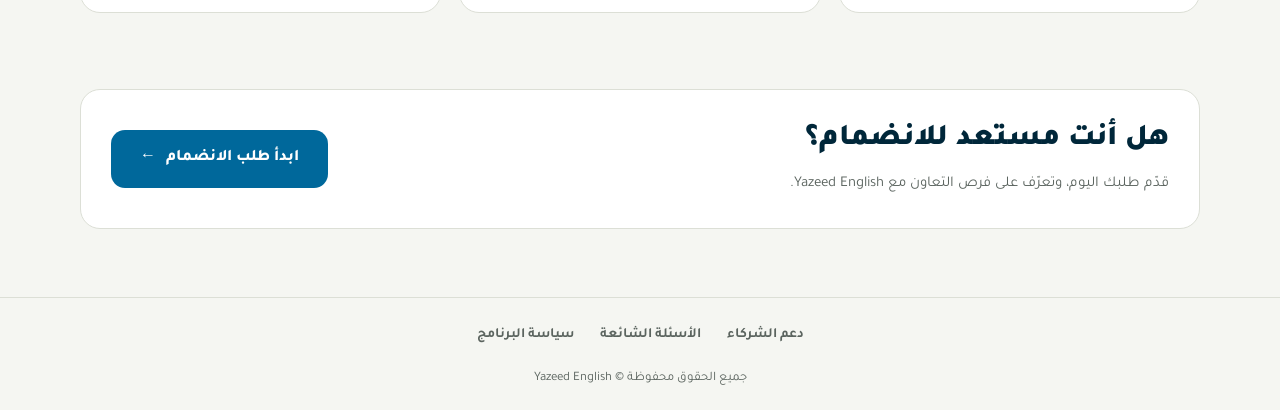
==== commit 8e72b7a6: "fixing-a-lot" ====
--- a/index.html
+++ b/index.html
@@ -13,577 +13,8 @@
     <link href="https://fonts.googleapis.com/css2?family=Tajawal:wght@400;500;600;700;800;900&display=swap" rel="stylesheet">
 
     <link rel="stylesheet" href="css/style.css">
+    <link rel="stylesheet" href="style.css">
 
-    <style>
-        :root {
-            --landing-blue: #00689b;
-            --landing-blue-light: #0180bf;
-            --landing-text: var(--ink, #00273a);
-            --landing-muted: var(--ink-soft, #5B645F);
-            --landing-bg: var(--paper, #F5F6F2);
-            --landing-card: var(--card, #FFFFFF);
-            --landing-border: var(--line, #DCDFD6);
-        }
-
-        * {
-            box-sizing: border-box;
-        }
-
-        html {
-            scroll-behavior: smooth;
-        }
-
-        body {
-            margin: 0;
-            background: var(--landing-bg);
-            color: var(--landing-text);
-            font-family: 'Tajawal', sans-serif;
-        }
-
-        a {
-            color: inherit;
-            text-decoration: none;
-        }
-
-        .landing-container {
-            width: min(1120px, calc(100% - 40px));
-            margin-inline: auto;
-        }
-
-        /* Header */
-
-        .landing-header {
-            display: flex;
-            align-items: center;
-            justify-content: space-between;
-            gap: 20px;
-            padding-block: 22px;
-        }
-
-        .landing-brand {
-            display: inline-flex;
-            align-items: center;
-            gap: 12px;
-            min-width: 0;
-        }
-
-        .landing-logo {
-            width: 48px;
-            height: 48px;
-            object-fit: contain;
-            flex-shrink: 0;
-        }
-
-        .landing-brand-name {
-            display: block;
-            font-size: 19px;
-            font-weight: 900;
-            line-height: 1.3;
-            letter-spacing: -.3px;
-        }
-
-        .landing-brand-caption {
-            display: block;
-            margin-top: 2px;
-            color: var(--landing-muted);
-            font-size: 12px;
-            font-weight: 600;
-        }
-
-        .header-login {
-            display: inline-flex;
-            align-items: center;
-            justify-content: center;
-            min-height: 43px;
-            padding: 10px 20px;
-            border: 1px solid var(--landing-border);
-            border-radius: 12px;
-            font-size: 14px;
-            font-weight: 800;
-            transition: border-color .2s, color .2s, transform .2s;
-        }
-
-        .header-login:hover {
-            color: var(--landing-blue);
-            border-color: var(--landing-blue);
-            transform: translateY(-2px);
-        }
-
-        /* Hero */
-
-        .hero {
-            position: relative;
-            overflow: hidden;
-            margin-top: 18px;
-            padding: 76px 28px 72px;
-            border: 1px solid var(--landing-border);
-            border-radius: 30px;
-            background:
-                radial-gradient(ellipse at 100% 0%, rgba(1,128,191,.12), transparent 42%),
-                radial-gradient(ellipse at 0% 100%, rgba(0,104,155,.07), transparent 40%),
-                var(--landing-card);
-            text-align: center;
-        }
-
-        .hero-content {
-            position: relative;
-            z-index: 1;
-            max-width: 760px;
-            margin-inline: auto;
-        }
-
-        .hero-badge {
-            display: inline-flex;
-            align-items: center;
-            gap: 8px;
-            padding: 8px 15px;
-            border: 1px solid rgba(0,104,155,.18);
-            border-radius: 100px;
-            background: rgba(0,104,155,.06);
-            color: var(--landing-blue);
-            font-size: 13px;
-            font-weight: 800;
-        }
-
-        .hero-badge-dot {
-            width: 7px;
-            height: 7px;
-            border-radius: 50%;
-            background: var(--landing-blue-light);
-        }
-
-        .hero h1 {
-            margin: 25px 0 16px;
-            font-size: clamp(34px, 5.4vw, 58px);
-            font-weight: 900;
-            line-height: 1.35;
-            letter-spacing: -1.1px;
-        }
-
-        .hero h1 span {
-            color: var(--landing-blue);
-        }
-
-        .hero-description {
-            max-width: 620px;
-            margin: 0 auto;
-            color: var(--landing-muted);
-            font-size: clamp(16px, 2vw, 19px);
-            font-weight: 500;
-            line-height: 2;
-        }
-
-        .hero-actions {
-            display: flex;
-            align-items: center;
-            justify-content: center;
-            flex-wrap: wrap;
-            gap: 12px;
-            margin-top: 32px;
-        }
-
-        .cta-button {
-            display: inline-flex;
-            align-items: center;
-            justify-content: center;
-            gap: 10px;
-            min-height: 54px;
-            padding: 14px 28px;
-            border: 1px solid transparent;
-            border-radius: 14px;
-            font-family: inherit;
-            font-size: 16px;
-            font-weight: 800;
-            transition: transform .2s, box-shadow .2s, background .2s;
-        }
-
-        .cta-primary {
-            background: var(--landing-blue);
-            color: #fff;
-            box-shadow: 0 8px 22px rgba(0,104,155,.16);
-        }
-
-        .cta-primary:hover {
-            background: #036191;
-            box-shadow: 0 12px 26px rgba(0,104,155,.22);
-            transform: translateY(-3px);
-        }
-
-        .cta-secondary {
-            border-color: var(--landing-border);
-            background: var(--landing-card);
-            color: var(--landing-text);
-        }
-
-        .cta-secondary:hover {
-            border-color: var(--landing-blue);
-            color: var(--landing-blue);
-            transform: translateY(-3px);
-        }
-
-        .hero-note {
-            margin-top: 20px;
-            color: var(--landing-muted);
-            font-size: 13px;
-            font-weight: 500;
-        }
-
-        /* Shared sections */
-
-        .landing-section {
-            padding-top: 76px;
-        }
-
-        .section-heading {
-            max-width: 620px;
-            margin: 0 auto 32px;
-            text-align: center;
-        }
-
-        .section-heading h2 {
-            margin: 0 0 12px;
-            font-size: clamp(25px, 3.5vw, 34px);
-            font-weight: 900;
-            line-height: 1.5;
-        }
-
-        .section-heading p {
-            margin: 0;
-            color: var(--landing-muted);
-            font-size: 16px;
-            line-height: 1.9;
-        }
-
-        /* Benefits */
-
-        .benefits-grid {
-            display: grid;
-            grid-template-columns: repeat(3, minmax(0, 1fr));
-            gap: 18px;
-        }
-
-        .benefit-card {
-            padding: 28px 24px;
-            border: 1px solid var(--landing-border);
-            border-radius: 20px;
-            background: var(--landing-card);
-            transition: transform .2s, border-color .2s;
-        }
-
-        .benefit-card:hover {
-            transform: translateY(-4px);
-            border-color: rgba(0,104,155,.4);
-        }
-
-        .benefit-icon {
-            display: grid;
-            width: 49px;
-            height: 49px;
-            place-items: center;
-            margin-bottom: 20px;
-            border-radius: 14px;
-            background: rgba(0,104,155,.08);
-            color: var(--landing-blue);
-            font-size: 24px;
-            font-weight: 800;
-        }
-
-        .benefit-card h3 {
-            margin: 0 0 10px;
-            font-size: 19px;
-            font-weight: 900;
-        }
-
-        .benefit-card p {
-            margin: 0;
-            color: var(--landing-muted);
-            font-size: 15px;
-            line-height: 1.9;
-        }
-
-        /* Steps */
-
-        .steps-grid {
-            display: grid;
-            grid-template-columns: repeat(3, minmax(0, 1fr));
-            gap: 18px;
-        }
-
-        .step-card {
-            padding: 25px 24px;
-            border: 1px solid var(--landing-border);
-            border-radius: 20px;
-            background: var(--landing-card);
-        }
-
-        .step-number {
-            display: grid;
-            width: 42px;
-            height: 42px;
-            place-items: center;
-            margin-bottom: 17px;
-            border-radius: 13px;
-            background: var(--landing-blue);
-            color: #fff;
-            font-size: 18px;
-            font-weight: 900;
-        }
-
-        .step-card h3 {
-            margin: 0 0 9px;
-            font-size: 18px;
-            font-weight: 900;
-        }
-
-        .step-card p {
-            margin: 0;
-            color: var(--landing-muted);
-            font-size: 15px;
-            line-height: 1.9;
-        }
-
-        /* Final CTA */
-
-        .final-cta {
-    display: flex;
-    align-items: center;
-    justify-content: space-between;
-    gap: 24px;
-    margin-top: 76px;
-    padding: 30px;
-    border: 1px solid var(--landing-border);
-    border-radius: 20px;
-    background: var(--landing-card);
-}
-
-        .final-cta h2 {
-            margin: 0 0 9px;
-            font-size: clamp(23px, 3vw, 30px);
-            font-weight: 900;
-            color: var(--ink, #00273a);
-        }
-
-        .final-cta p {
-            margin: 0;
-            color: var(--landing-muted);
-            font-size: 15px;
-            line-height: 1.9;
-        }
-
-        .final-cta p {
-    margin: 0;
-    color: var(--landing-muted);
-    font-size: 15px;
-    line-height: 1.9;
-}
-
-.final-cta .cta-button {
-    flex-shrink: 0;
-    background: var(--landing-blue);
-    color: #FFFFFF;
-    box-shadow: none;
-}
-
-        .final-cta .cta-button:hover {
-    background: var(--landing-blue-light);
-    transform: translateY(-2px);
-}
-
-        /* Footer */
-
-        .site-footer {
-            margin-top: 68px;
-            padding: 26px 20px 20px;
-            border-top: 1px solid var(--landing-border);
-            text-align: center;
-        }
-
-        .footer-links {
-            display: flex;
-            align-items: center;
-            justify-content: center;
-            flex-wrap: wrap;
-            gap: 12px 26px;
-        }
-
-        .footer-links a {
-            color: var(--landing-muted);
-            font-size: 14px;
-            font-weight: 600;
-            transition: color .2s;
-        }
-
-        .footer-links a:hover {
-            color: var(--landing-blue);
-        }
-
-        .footer-copyright {
-            margin: 20px 0 0;
-            color: var(--landing-muted);
-            font-size: 13px;
-        }
-
-        /* Responsive */
-
-        @media (max-width: 760px) {
-            .landing-container {
-                width: min(100% - 28px, 560px);
-            }
-
-            .landing-header {
-                padding-block: 17px;
-            }
-
-            .landing-logo {
-                width: 42px;
-                height: 42px;
-            }
-
-            .landing-brand-name {
-                font-size: 16px;
-            }
-
-            .header-login {
-                min-height: 40px;
-                padding: 9px 13px;
-                font-size: 13px;
-            }
-
-            .hero {
-                margin-top: 12px;
-                padding: 52px 20px 48px;
-                border-radius: 23px;
-            }
-
-            .hero h1 {
-                letter-spacing: -.5px;
-            }
-
-            .hero-actions {
-                flex-direction: column;
-            }
-
-            .hero-actions .cta-button {
-                width: 100%;
-            }
-
-            .landing-section {
-                padding-top: 58px;
-            }
-
-            .benefits-grid,
-            .steps-grid {
-                grid-template-columns: 1fr;
-                gap: 13px;
-            }
-
-            .benefit-card,
-            .step-card {
-                padding: 23px;
-            }
-
-            .benefit-icon {
-                margin-bottom: 14px;
-            }
-
-            .final-cta {
-                align-items: stretch;
-                flex-direction: column;
-                margin-top: 58px;
-                padding: 27px 23px;
-            }
-
-            .final-cta .cta-button {
-                width: 100%;
-            }
-
-            .site-footer {
-                margin-top: 52px;
-            }
-
-            .footer-links {
-                gap: 14px 20px;
-            }
-        }
-
-        @media (prefers-reduced-motion: reduce) {
-            *,
-            *::before,
-            *::after {
-                scroll-behavior: auto !important;
-                transition-duration: .01ms !important;
-                animation-duration: .01ms !important;
-            }
-        }
-
-/* =================================
-   PREMIUM SCROLL REVEAL ANIMATIONS
-================================= */
-
-/* Initial hidden state */
-.reveal {
-    opacity: 0;
-    transform: translateY(26px);
-    transition:
-        opacity .75s cubic-bezier(.22, 1, .36, 1),
-        transform .75s cubic-bezier(.22, 1, .36, 1);
-    transition-delay: var(--reveal-delay, 0ms);
-    will-change: opacity, transform;
-}
-
-/* Visible state */
-.reveal.is-visible {
-    opacity: 1;
-    transform: translateY(0);
-}
-
-/* Slightly different motion for section headings */
-.section-heading.reveal {
-    transform: translateY(18px);
-    transition-duration: .7s;
-}
-
-.section-heading.reveal.is-visible {
-    transform: translateY(0);
-}
-
-/* Cards enter with a subtle lift */
-.benefit-card.reveal,
-.step-card.reveal {
-    transform: translateY(30px);
-}
-
-.benefit-card.reveal.is-visible,
-.step-card.reveal.is-visible {
-    transform: translateY(0);
-}
-
-/* Final CTA */
-.final-cta.reveal {
-    transform: translateY(24px);
-}
-
-.final-cta.reveal.is-visible {
-    transform: translateY(0);
-}
-
-/* Respect accessibility preferences */
-@media (prefers-reduced-motion: reduce) {
-    .reveal,
-    .section-heading.reveal,
-    .benefit-card.reveal,
-    .step-card.reveal,
-    .final-cta.reveal {
-        opacity: 1;
-        transform: none;
-        transition: none;
-        will-change: auto;
-    }
-}
-
-
-
-    </style>
 </head>
 
 <body>
@@ -635,12 +66,12 @@
                 </p>
 
                 <div class="hero-actions">
-                    <a class="cta-button cta-primary" href="register.html">
+                    <a class="cta-button cta-primary" href="/register">
                         طلب الانضمام
                         <span aria-hidden="true">←</span>
                     </a>
 
-                    <a class="cta-button cta-secondary" href="login.html">
+                    <a class="cta-button cta-secondary" href="/login">
                         لديّ حساب بالفعل
                     </a>
                 </div>
@@ -740,7 +171,7 @@
                 </p>
             </div>
 
-            <a class="cta-button" href="register.html">
+            <a class="cta-button" href="/register">
                 ابدأ طلب الانضمام
                 <span aria-hidden="true">←</span>
             </a>
@@ -753,8 +184,8 @@
             <a href="https://wa.me/966552087385" target="_blank" rel="noopener noreferrer">
                 دعم الشركاء
             </a>
-            <a href="/faq/">الأسئلة الشائعة</a>
-            <a href="/policy/">سياسة البرنامج</a>
+            <a href="/faq">الأسئلة الشائعة</a>
+            <a href="/policy">سياسة البرنامج</a>
         </nav>
 
         <p class="footer-copyright">
@@ -763,53 +194,6 @@
     </footer>
 
     <script src="js/app.js"></script>
-<script>
-document.addEventListener("DOMContentLoaded", () => {
-    const reduceMotion = window.matchMedia(
-        "(prefers-reduced-motion: reduce)"
-    ).matches;
-
-    if (reduceMotion || !("IntersectionObserver" in window)) {
-        return;
-    }
-
-    const elements = [
-        ...document.querySelectorAll(
-            ".section-heading, .benefit-card, .step-card, .final-cta"
-        )
-    ];
-
-    elements.forEach((element) => {
-        element.classList.add("reveal");
-    });
-
-    // Reveal cards one after another within each group.
-    [".benefits-grid", ".steps-grid"].forEach((selector) => {
-        document.querySelectorAll(selector).forEach((group) => {
-            [...group.children].forEach((card, index) => {
-                card.style.setProperty(
-                    "--reveal-delay",
-                    `${index * 120}ms`
-                );
-            });
-        });
-    });
-
-    const observer = new IntersectionObserver((entries) => {
-        entries.forEach((entry) => {
-            if (entry.isIntersecting) {
-                entry.target.classList.add("is-visible");
-                observer.unobserve(entry.target);
-            }
-        });
-    }, {
-        threshold: 0.12,
-        rootMargin: "0px 0px -35px 0px"
-    });
-
-    elements.forEach((element) => observer.observe(element));
-});
-</script>
 
 </body>
 </html>
--- a/style.css
+++ b/style.css
@@ -0,0 +1,500 @@
+:root {
+            --landing-blue: #00689b;
+            --landing-blue-light: #0180bf;
+            --landing-text: var(--ink, #00273a);
+            --landing-muted: var(--ink-soft, #5B645F);
+            --landing-bg: var(--paper, #F5F6F2);
+            --landing-card: var(--card, #FFFFFF);
+            --landing-border: var(--line, #DCDFD6);
+        }
+
+        * {
+            box-sizing: border-box;
+        }
+
+        html {
+            scroll-behavior: smooth;
+        }
+
+        body {
+            margin: 0;
+            background: var(--landing-bg);
+            color: var(--landing-text);
+            font-family: 'Tajawal', sans-serif;
+        }
+
+        a {
+            color: inherit;
+            text-decoration: none;
+        }
+
+        .landing-container {
+            width: min(1120px, calc(100% - 40px));
+            margin-inline: auto;
+        }
+
+        /* Header */
+
+        .landing-header {
+            display: flex;
+            align-items: center;
+            justify-content: space-between;
+            gap: 20px;
+            padding-block: 22px;
+        }
+
+        .landing-brand {
+            display: inline-flex;
+            align-items: center;
+            gap: 12px;
+            min-width: 0;
+        }
+
+        .landing-logo {
+            width: 48px;
+            height: 48px;
+            object-fit: contain;
+            flex-shrink: 0;
+        }
+
+        .landing-brand-name {
+            display: block;
+            font-size: 19px;
+            font-weight: 900;
+            line-height: 1.3;
+            letter-spacing: -.3px;
+        }
+
+        .landing-brand-caption {
+            display: block;
+            margin-top: 2px;
+            color: var(--landing-muted);
+            font-size: 12px;
+            font-weight: 600;
+        }
+
+        .header-login {
+            display: inline-flex;
+            align-items: center;
+            justify-content: center;
+            min-height: 43px;
+            padding: 10px 20px;
+            border: 1px solid var(--landing-border);
+            border-radius: 12px;
+            font-size: 14px;
+            font-weight: 800;
+            transition: border-color .2s, color .2s, transform .2s;
+        }
+
+        .header-login:hover {
+            color: var(--landing-blue);
+            border-color: var(--landing-blue);
+            transform: translateY(-2px);
+        }
+
+        /* Hero */
+
+        .hero {
+            position: relative;
+            overflow: hidden;
+            margin-top: 18px;
+            padding: 76px 28px 72px;
+            border: 1px solid var(--landing-border);
+            border-radius: 30px;
+            background:
+                radial-gradient(ellipse at 100% 0%, rgba(1,128,191,.12), transparent 42%),
+                radial-gradient(ellipse at 0% 100%, rgba(0,104,155,.07), transparent 40%),
+                var(--landing-card);
+            text-align: center;
+        }
+
+        .hero-content {
+            position: relative;
+            z-index: 1;
+            max-width: 760px;
+            margin-inline: auto;
+        }
+
+        .hero-badge {
+            display: inline-flex;
+            align-items: center;
+            gap: 8px;
+            padding: 8px 15px;
+            border: 1px solid rgba(0,104,155,.18);
+            border-radius: 100px;
+            background: rgba(0,104,155,.06);
+            color: var(--landing-blue);
+            font-size: 13px;
+            font-weight: 800;
+        }
+
+        .hero-badge-dot {
+            width: 7px;
+            height: 7px;
+            border-radius: 50%;
+            background: var(--landing-blue-light);
+        }
+
+        .hero h1 {
+            margin: 25px 0 16px;
+            font-size: clamp(34px, 5.4vw, 58px);
+            font-weight: 900;
+            line-height: 1.35;
+            letter-spacing: -1.1px;
+        }
+
+        .hero h1 span {
+            color: var(--landing-blue);
+        }
+
+        .hero-description {
+            max-width: 620px;
+            margin: 0 auto;
+            color: var(--landing-muted);
+            font-size: clamp(16px, 2vw, 19px);
+            font-weight: 500;
+            line-height: 2;
+        }
+
+        .hero-actions {
+            display: flex;
+            align-items: center;
+            justify-content: center;
+            flex-wrap: wrap;
+            gap: 12px;
+            margin-top: 32px;
+        }
+
+        .cta-button {
+            display: inline-flex;
+            align-items: center;
+            justify-content: center;
+            gap: 10px;
+            min-height: 54px;
+            padding: 14px 28px;
+            border: 1px solid transparent;
+            border-radius: 14px;
+            font-family: inherit;
+            font-size: 16px;
+            font-weight: 800;
+            transition: transform .2s, box-shadow .2s, background .2s;
+        }
+
+        .cta-primary {
+            background: var(--landing-blue);
+            color: #fff;
+            box-shadow: 0 8px 22px rgba(0,104,155,.16);
+        }
+
+        .cta-primary:hover {
+            background: #036191;
+            box-shadow: 0 12px 26px rgba(0,104,155,.22);
+            transform: translateY(-3px);
+        }
+
+        .cta-secondary {
+            border-color: var(--landing-border);
+            background: var(--landing-card);
+            color: var(--landing-text);
+        }
+
+        .cta-secondary:hover {
+            border-color: var(--landing-blue);
+            color: var(--landing-blue);
+            transform: translateY(-3px);
+        }
+
+        .hero-note {
+            margin-top: 20px;
+            color: var(--landing-muted);
+            font-size: 13px;
+            font-weight: 500;
+        }
+
+        /* Shared sections */
+
+        .landing-section {
+            padding-top: 76px;
+        }
+
+        .section-heading {
+            max-width: 620px;
+            margin: 0 auto 32px;
+            text-align: center;
+        }
+
+        .section-heading h2 {
+            margin: 0 0 12px;
+            font-size: clamp(25px, 3.5vw, 34px);
+            font-weight: 900;
+            line-height: 1.5;
+        }
+
+        .section-heading p {
+            margin: 0;
+            color: var(--landing-muted);
+            font-size: 16px;
+            line-height: 1.9;
+        }
+
+        /* Benefits */
+
+        .benefits-grid {
+            display: grid;
+            grid-template-columns: repeat(3, minmax(0, 1fr));
+            gap: 18px;
+        }
+
+        .benefit-card {
+            padding: 28px 24px;
+            border: 1px solid var(--landing-border);
+            border-radius: 20px;
+            background: var(--landing-card);
+            transition: transform .2s, border-color .2s;
+        }
+
+        .benefit-card:hover {
+            transform: translateY(-4px);
+            border-color: rgba(0,104,155,.4);
+        }
+
+        .benefit-icon {
+            display: grid;
+            width: 49px;
+            height: 49px;
+            place-items: center;
+            margin-bottom: 20px;
+            border-radius: 14px;
+            background: rgba(0,104,155,.08);
+            color: var(--landing-blue);
+            font-size: 24px;
+            font-weight: 800;
+        }
+
+        .benefit-card h3 {
+            margin: 0 0 10px;
+            font-size: 19px;
+            font-weight: 900;
+        }
+
+        .benefit-card p {
+            margin: 0;
+            color: var(--landing-muted);
+            font-size: 15px;
+            line-height: 1.9;
+        }
+
+        /* Steps */
+
+        .steps-grid {
+            display: grid;
+            grid-template-columns: repeat(3, minmax(0, 1fr));
+            gap: 18px;
+        }
+
+        .step-card {
+            padding: 25px 24px;
+            border: 1px solid var(--landing-border);
+            border-radius: 20px;
+            background: var(--landing-card);
+        }
+
+        .step-number {
+            display: grid;
+            width: 42px;
+            height: 42px;
+            place-items: center;
+            margin-bottom: 17px;
+            border-radius: 13px;
+            background: var(--landing-blue);
+            color: #fff;
+            font-size: 18px;
+            font-weight: 900;
+        }
+
+        .step-card h3 {
+            margin: 0 0 9px;
+            font-size: 18px;
+            font-weight: 900;
+        }
+
+        .step-card p {
+            margin: 0;
+            color: var(--landing-muted);
+            font-size: 15px;
+            line-height: 1.9;
+        }
+
+        /* Final CTA */
+
+        .final-cta {
+    display: flex;
+    align-items: center;
+    justify-content: space-between;
+    gap: 24px;
+    margin-top: 76px;
+    padding: 30px;
+    border: 1px solid var(--landing-border);
+    border-radius: 20px;
+    background: var(--landing-card);
+}
+
+        .final-cta h2 {
+            margin: 0 0 9px;
+            font-size: clamp(23px, 3vw, 30px);
+            font-weight: 900;
+            color: var(--ink, #00273a);
+        }
+
+        .final-cta p {
+            margin: 0;
+            color: var(--landing-muted);
+            font-size: 15px;
+            line-height: 1.9;
+        }
+
+        .final-cta p {
+    margin: 0;
+    color: var(--landing-muted);
+    font-size: 15px;
+    line-height: 1.9;
+}
+
+.final-cta .cta-button {
+    flex-shrink: 0;
+    background: var(--landing-blue);
+    color: #FFFFFF;
+    box-shadow: none;
+}
+
+        .final-cta .cta-button:hover {
+    background: var(--landing-blue-light);
+    transform: translateY(-2px);
+}
+
+        /* Footer */
+
+        .site-footer {
+            margin-top: 68px;
+            padding: 26px 20px 20px;
+            border-top: 1px solid var(--landing-border);
+            text-align: center;
+        }
+
+        .footer-links {
+            display: flex;
+            align-items: center;
+            justify-content: center;
+            flex-wrap: wrap;
+            gap: 12px 26px;
+        }
+
+        .footer-links a {
+            color: var(--landing-muted);
+            font-size: 14px;
+            font-weight: 600;
+            transition: color .2s;
+        }
+
+        .footer-links a:hover {
+            color: var(--landing-blue);
+        }
+
+        .footer-copyright {
+            margin: 20px 0 0;
+            color: var(--landing-muted);
+            font-size: 13px;
+        }
+
+        /* Responsive */
+
+        @media (max-width: 760px) {
+            .landing-container {
+                width: min(100% - 28px, 560px);
+            }
+
+            .landing-header {
+                padding-block: 17px;
+            }
+
+            .landing-logo {
+                width: 42px;
+                height: 42px;
+            }
+
+            .landing-brand-name {
+                font-size: 16px;
+            }
+
+            .header-login {
+                min-height: 40px;
+                padding: 9px 13px;
+                font-size: 13px;
+            }
+
+            .hero {
+                margin-top: 12px;
+                padding: 52px 20px 48px;
+                border-radius: 23px;
+            }
+
+            .hero h1 {
+                letter-spacing: -.5px;
+            }
+
+            .hero-actions {
+                flex-direction: column;
+            }
+
+            .hero-actions .cta-button {
+                width: 100%;
+            }
+
+            .landing-section {
+                padding-top: 58px;
+            }
+
+            .benefits-grid,
+            .steps-grid {
+                grid-template-columns: 1fr;
+                gap: 13px;
+            }
+
+            .benefit-card,
+            .step-card {
+                padding: 23px;
+            }
+
+            .benefit-icon {
+                margin-bottom: 14px;
+            }
+
+            .final-cta {
+                align-items: stretch;
+                flex-direction: column;
+                margin-top: 58px;
+                padding: 27px 23px;
+            }
+
+            .final-cta .cta-button {
+                width: 100%;
+            }
+
+            .site-footer {
+                margin-top: 52px;
+            }
+
+            .footer-links {
+                gap: 14px 20px;
+            }
+        }
+
+        @media (prefers-reduced-motion: reduce) {
+            *,
+            *::before,
+            *::after {
+                scroll-behavior: auto !important;
+                transition-duration: .01ms !important;
+                animation-duration: .01ms !important;
+            }
+        }
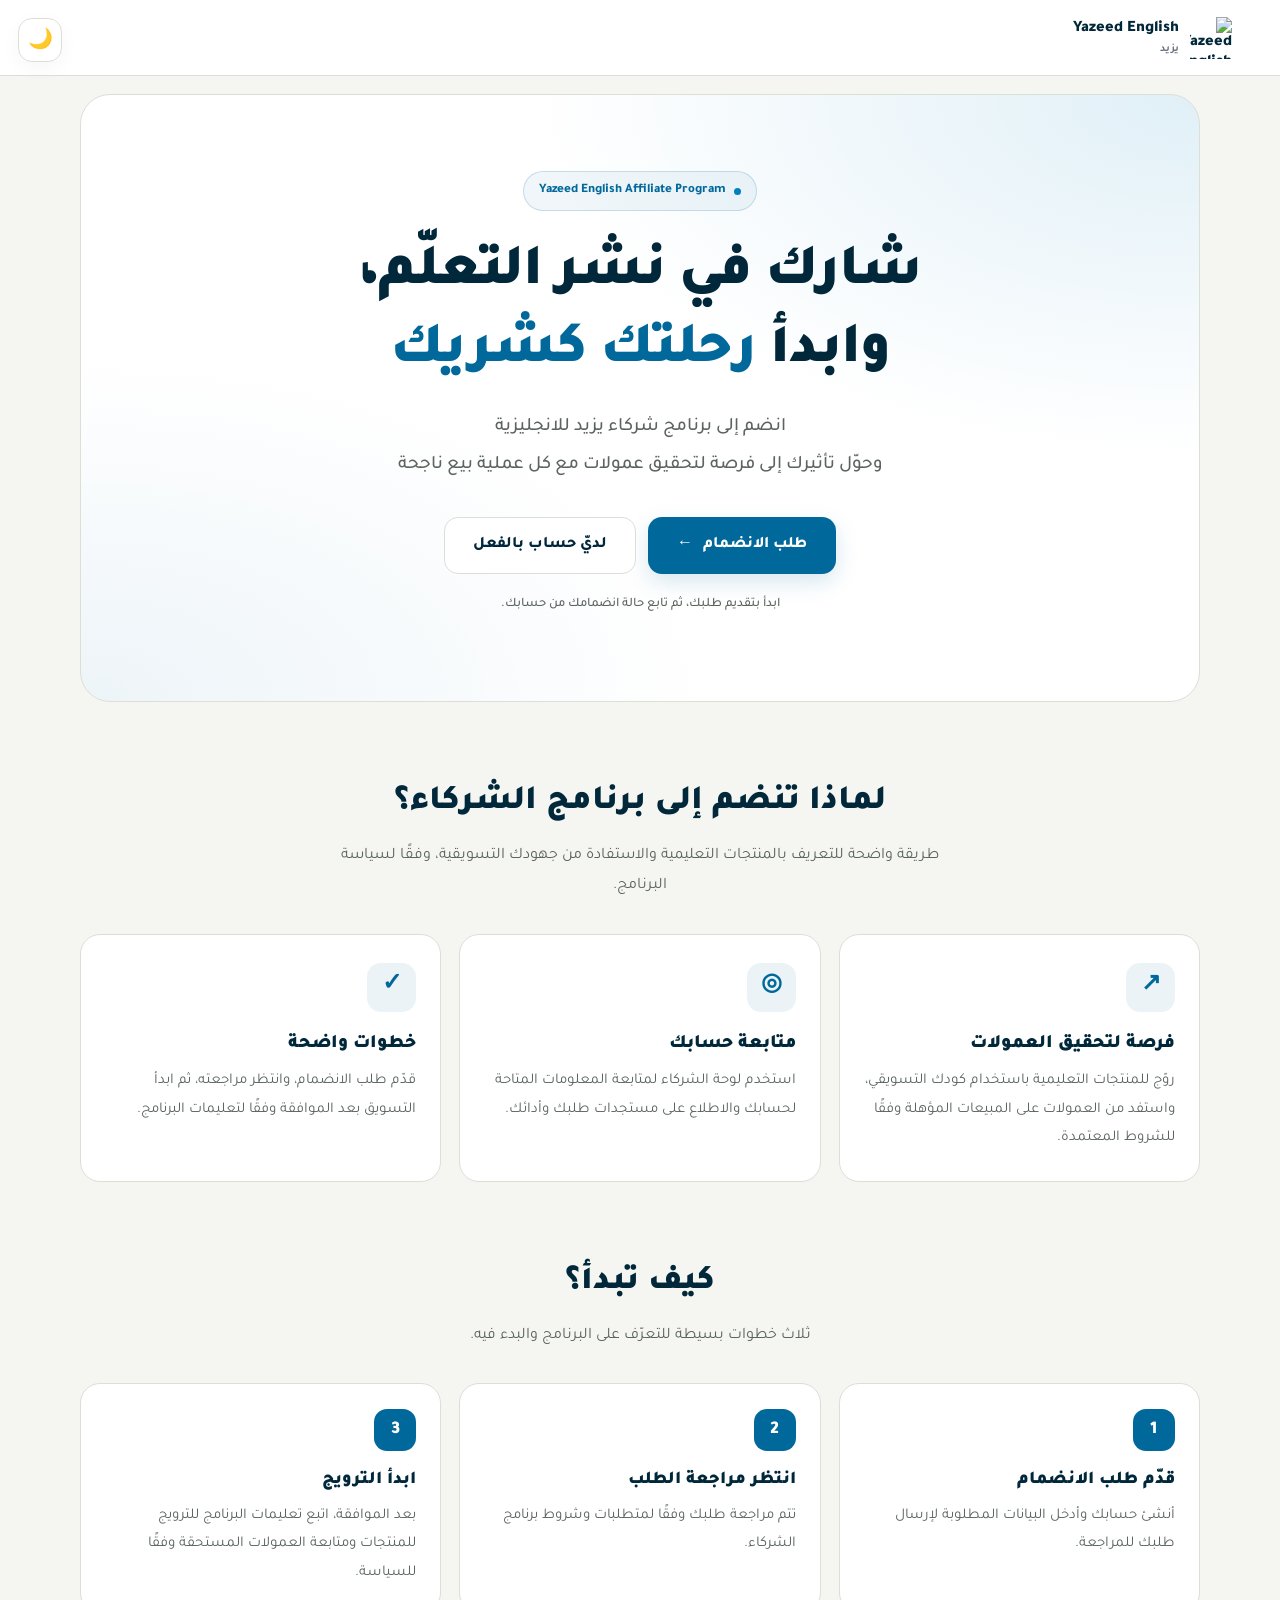
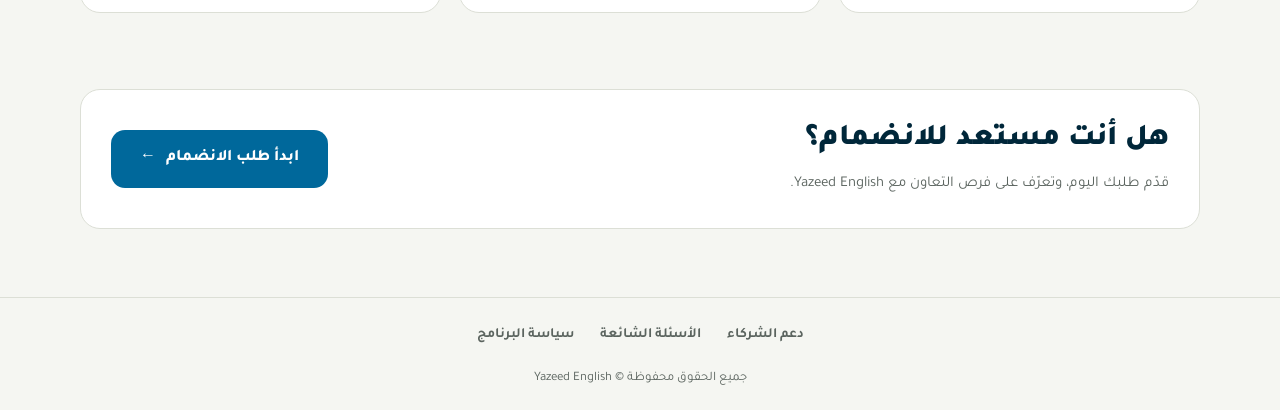
==== commit 0b555f79: "fresh-start" ====
--- a/index.html
+++ b/index.html
@@ -39,7 +39,7 @@
 
         <span>
             Yazeed English
-            <small>برنامج الشركاء</small>
+            <small>يزيد</small>
         </span>
     </a>
 </header>
--- a/css/style.css
+++ b/css/style.css
@@ -1160,4 +1160,273 @@
     .header-actions {
         gap: 6px;
     }
-}+}
+
+/* مسافة بين بوكس الطلبات وبوكس سجل الحوالات */
+.wide > .withdrawal-panel + .withdrawal-panel {
+    margin-top: 16px;
+}
+
+
+/* ===== Affiliate Orders ===== */
+
+.orders-table {
+    width: 100%;
+}
+
+.orders-table-header,
+.orders-row {
+    display: grid;
+    grid-template-columns: minmax(0, 1.6fr) minmax(100px, 0.8fr) minmax(100px, 0.7fr);
+    align-items: center;
+    gap: 16px;
+}
+
+.orders-table-header {
+    padding: 13px 16px;
+    color: var(--ink-soft);
+    background: var(--paper);
+    border-radius: 10px;
+    font-size: 12px;
+    font-weight: 700;
+}
+
+.orders-table-body {
+    display: flex;
+    flex-direction: column;
+}
+
+.orders-row {
+    padding: 17px 16px;
+    border-bottom: 1px solid var(--line);
+    transition: background 0.2s ease;
+}
+
+.orders-row:last-child {
+    border-bottom: none;
+}
+
+.orders-row:hover {
+    background: var(--paper);
+}
+
+.orders-product,
+.orders-status,
+.orders-commission {
+    min-width: 0;
+}
+
+.orders-product {
+    display: flex;
+    flex-direction: column;
+    gap: 7px;
+}
+
+.orders-product strong {
+    color: var(--ink);
+    font-size: 14px;
+    overflow-wrap: anywhere;
+}
+
+.orders-product small,
+.orders-commission small {
+    color: var(--ink-soft);
+    font-size: 12px;
+    line-height: 1.7;
+}
+
+.orders-commission {
+    display: flex;
+    flex-direction: column;
+    align-items: flex-start;
+    gap: 5px;
+}
+
+.orders-amount {
+    font-size: 14px;
+    direction: rtl;
+    unicode-bidi: plaintext;
+}
+
+.orders-amount.is-positive {
+    color: #16a34a;
+}
+
+.orders-amount.is-negative {
+    color: #dc2626;
+}
+
+.orders-pending-amount {
+    color: var(--ink-soft);
+}
+
+.orders-status-badge {
+    display: inline-flex;
+    align-items: center;
+    justify-content: center;
+    padding: 6px 10px;
+    border-radius: 7px;
+    font-size: 11px;
+    font-weight: 700;
+    white-space: nowrap;
+}
+
+.orders-status-badge.is-available {
+    color: #15803d;
+    background: #dcfce7;
+}
+
+.orders-status-badge.is-pending {
+    color: #a16207;
+    background: #fef3c7;
+}
+
+.orders-status-badge.is-refunded {
+    color: #b91c1c;
+    background: #fee2e2;
+}
+
+.orders-footer {
+    display: flex;
+    align-items: center;
+    justify-content: space-between;
+    flex-wrap: wrap;
+    gap: 16px;
+    margin-top: 20px;
+    padding-top: 17px;
+    border-top: 1px solid var(--line);
+}
+
+.orders-count {
+    color: var(--ink-soft);
+    font-size: 12px;
+}
+
+.orders-pagination,
+.orders-page-numbers {
+    display: flex;
+    align-items: center;
+    gap: 6px;
+}
+
+.orders-nav-btn,
+.orders-page-btn {
+    min-width: 36px;
+    height: 36px;
+    padding: 0 10px;
+    border: 1px solid var(--line);
+    border-radius: 9px;
+    background: var(--card);
+    color: var(--ink);
+    font: inherit;
+    font-size: 12px;
+    cursor: pointer;
+    transition: background 0.2s ease, color 0.2s ease,
+                border-color 0.2s ease;
+}
+
+.orders-nav-btn:hover:not(:disabled),
+.orders-page-btn:hover:not(.is-active) {
+    border-color: var(--course-button);
+    color: var(--course-button);
+}
+
+.orders-page-btn.is-active {
+    background: var(--course-button);
+    border-color: var(--course-button);
+    color: #fff;
+    font-weight: 700;
+}
+
+.orders-nav-btn:disabled {
+    opacity: 0.4;
+    cursor: not-allowed;
+}
+
+.orders-page-dots {
+    color: var(--ink-soft);
+    padding: 0 2px;
+}
+
+.orders-empty {
+    display: flex;
+    flex-direction: column;
+    align-items: center;
+    justify-content: center;
+    gap: 9px;
+    padding: 35px 16px;
+    text-align: center;
+}
+
+.orders-empty-icon {
+    font-size: 30px;
+}
+
+.orders-empty strong {
+    color: var(--ink);
+    font-size: 14px;
+}
+
+.orders-empty p {
+    margin: 0;
+    color: var(--ink-soft);
+    font-size: 12px;
+}
+
+@media (max-width: 600px) {
+    .orders-table-header {
+        display: none;
+    }
+
+    .orders-row {
+        grid-template-columns: minmax(0, 1fr) auto;
+        gap: 12px;
+        padding: 16px 8px;
+    }
+
+    .orders-product {
+        grid-column: 1;
+        grid-row: 1;
+    }
+
+    .orders-status {
+        grid-column: 2;
+        grid-row: 1;
+        justify-self: end;
+    }
+
+    .orders-commission {
+        grid-column: 1 / -1;
+        grid-row: 2;
+        flex-direction: row;
+        align-items: center;
+        justify-content: space-between;
+        padding-top: 10px;
+        border-top: 1px dashed var(--line);
+    }
+
+    .orders-footer {
+        flex-direction: column;
+        align-items: stretch;
+    }
+
+    .orders-count {
+        text-align: center;
+    }
+
+    .orders-pagination {
+        justify-content: center;
+        flex-wrap: wrap;
+    }
+
+    .orders-page-numbers {
+        gap: 4px;
+    }
+
+    .orders-nav-btn,
+    .orders-page-btn {
+        min-width: 32px;
+        height: 34px;
+        padding: 0 8px;
+    }
+}
